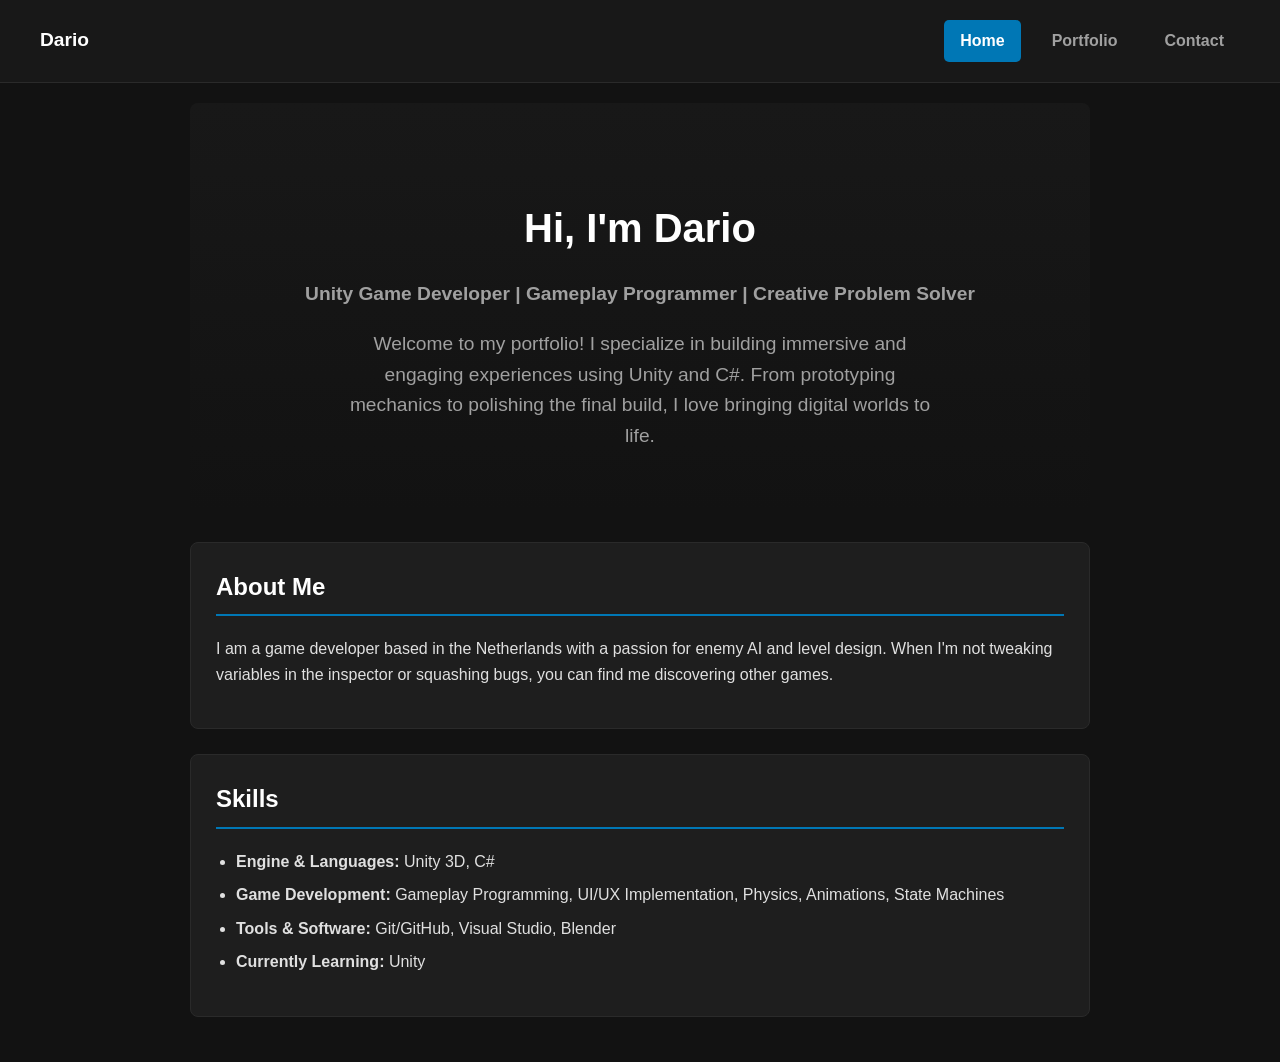
==== index.html @ 20b1a2d5 "Rename index.HTML to index.html" ====
<!DOCTYPE html>
<html lang="en">
<head>
  <meta charset="UTF-8">
  <meta name="viewport" content="width=device-width, initial-scale=1.0">
  <title>Dario | Unity Game Developer</title>
  <style>
    /* Global Styles */
    :root {
      --bg-color: #121212;
      --card-bg: #1e1e1e;
      --accent-color: #0077b5;
      --unity-green: #239120;
      --text-color: #e0e0e0;
      --text-muted: #a0a0a0;
    }
    body {
      font-family: 'Segoe UI', Tahoma, Geneva, Verdana, sans-serif;
      background-color: var(--bg-color);
      color: var(--text-color);
      margin: 0;
      padding: 0;
      line-height: 1.6;
    }
    .container {
      max-width: 900px;
      margin: 0 auto;
      padding: 20px;
    }

    /* Top Right Fixed Header Navigation */
    header {
      display: flex;
      justify-content: space-between;
      align-items: center;
      padding: 20px 40px;
      background-color: #181818;
      border-bottom: 1px solid #2a2a2a;
    }
    .logo {
      font-size: 1.2rem;
      font-weight: bold;
      color: #fff;
    }
    nav {
      display: flex;
      gap: 15px;
    }
    nav a {
      text-decoration: none;
      color: var(--text-muted);
      padding: 8px 16px;
      border-radius: 5px;
      font-weight: 600;
      transition: all 0.2s ease;
    }
    nav a:hover {
      color: #fff;
      background-color: #2a2a2a;
    }
    /* Highlighted Selected State */
    nav a.active {
      color: #fff;
      background-color: var(--accent-color);
    }

    /* Hero Banner */
    .hero {
      text-align: center;
      padding: 60px 20px;
      background: linear-gradient(180deg, #181818 0%, var(--bg-color) 100%);
      border-radius: 8px;
      margin-bottom: 30px;
    }
    .hero h1 {
      font-size: 2.5rem;
      margin-bottom: 10px;
      color: #fff;
    }
    .hero p {
      font-size: 1.2rem;
      color: var(--text-muted);
    }

    /* Content Cards */
    .card {
      background-color: var(--card-bg);
      padding: 25px;
      border-radius: 8px;
      margin-bottom: 25px;
      border: 1px solid #2a2a2a;
    }
    h2 {
      border-bottom: 2px solid var(--accent-color);
      padding-bottom: 8px;
      margin-top: 0;
      color: #fff;
    }
    ul {
      padding-left: 20px;
    }
    li {
      margin-bottom: 8px;
    }
  </style>
</head>
<body>

  <!-- Top Navigation Header -->
  <header>
    <div class="logo">Dario</div>
    <nav>
      <!-- CHANGED: Active page gets the .active class to highlight it in blue -->
      <a href="index.html" class="active">Home</a>
      <a href="portfolio.html">Portfolio</a>
      <a href="contact.html">Contact</a>
    </nav>
  </header>

  <div class="container">
    
    <!-- Hero Section -->
    <section class="hero">
      <h1>Hi, I'm Dario</h1>
      <p><strong>Unity Game Developer | Gameplay Programmer | Creative Problem Solver</strong></p>
      <p style="max-width: 600px; margin: 15px auto 0;">Welcome to my portfolio! I specialize in building immersive and engaging experiences using Unity and C#. From prototyping mechanics to polishing the final build, I love bringing digital worlds to life.</p>
    </section>

    <!-- About Me Section -->
    <section class="card">
      <h2>About Me</h2>
      <p>I am a game developer based in the Netherlands with a passion for enemy AI and level design. When I'm not tweaking variables in the inspector or squashing bugs, you can find me discovering other games.</p>
    </section>

    <!-- Skills Section -->
    <section class="card">
      <h2>Skills</h2>
      <ul>
        <li><strong>Engine & Languages:</strong> Unity 3D, C#</li>
        <li><strong>Game Development:</strong> Gameplay Programming, UI/UX Implementation, Physics, Animations, State Machines</li>
        <li><strong>Tools & Software:</strong> Git/GitHub, Visual Studio, Blender</li>
        <li><strong>Currently Learning:</strong> Unity</li>
      </ul>
    </section>

  </div>

</body>
</html>
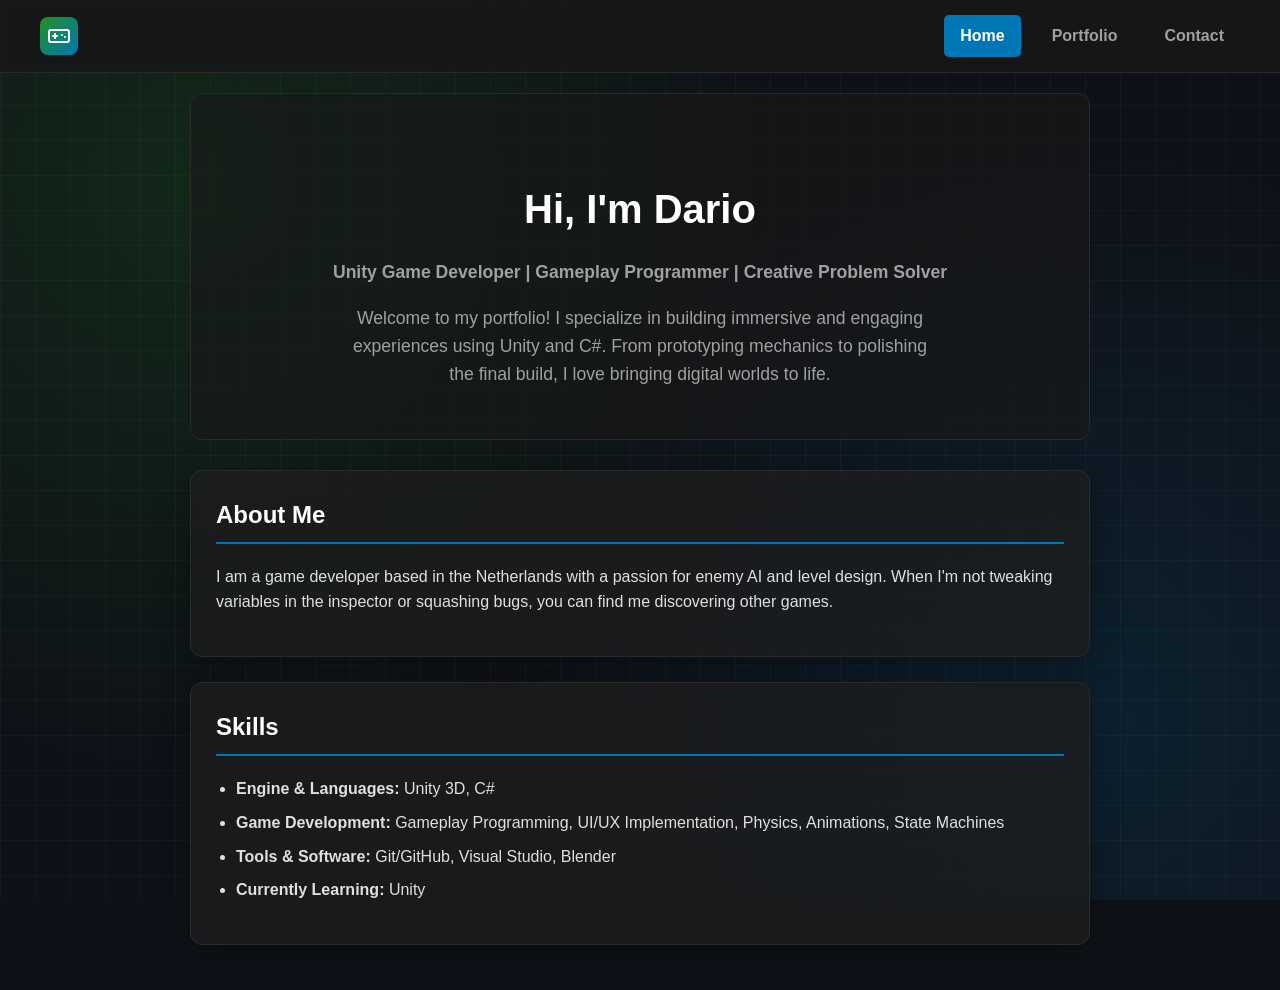
==== commit d5366f00: "updated to use css" ====
--- a/index.html
+++ b/index.html
@@ -4,114 +4,29 @@
   <meta charset="UTF-8">
   <meta name="viewport" content="width=device-width, initial-scale=1.0">
   <title>Dario | Unity Game Developer</title>
-  <style>
-    /* Global Styles */
-    :root {
-      --bg-color: #121212;
-      --card-bg: #1e1e1e;
-      --accent-color: #0077b5;
-      --unity-green: #239120;
-      --text-color: #e0e0e0;
-      --text-muted: #a0a0a0;
-    }
-    body {
-      font-family: 'Segoe UI', Tahoma, Geneva, Verdana, sans-serif;
-      background-color: var(--bg-color);
-      color: var(--text-color);
-      margin: 0;
-      padding: 0;
-      line-height: 1.6;
-    }
-    .container {
-      max-width: 900px;
-      margin: 0 auto;
-      padding: 20px;
-    }
-
-    /* Top Right Fixed Header Navigation */
-    header {
-      display: flex;
-      justify-content: space-between;
-      align-items: center;
-      padding: 20px 40px;
-      background-color: #181818;
-      border-bottom: 1px solid #2a2a2a;
-    }
-    .logo {
-      font-size: 1.2rem;
-      font-weight: bold;
-      color: #fff;
-    }
-    nav {
-      display: flex;
-      gap: 15px;
-    }
-    nav a {
-      text-decoration: none;
-      color: var(--text-muted);
-      padding: 8px 16px;
-      border-radius: 5px;
-      font-weight: 600;
-      transition: all 0.2s ease;
-    }
-    nav a:hover {
-      color: #fff;
-      background-color: #2a2a2a;
-    }
-    /* Highlighted Selected State */
-    nav a.active {
-      color: #fff;
-      background-color: var(--accent-color);
-    }
-
-    /* Hero Banner */
-    .hero {
-      text-align: center;
-      padding: 60px 20px;
-      background: linear-gradient(180deg, #181818 0%, var(--bg-color) 100%);
-      border-radius: 8px;
-      margin-bottom: 30px;
-    }
-    .hero h1 {
-      font-size: 2.5rem;
-      margin-bottom: 10px;
-      color: #fff;
-    }
-    .hero p {
-      font-size: 1.2rem;
-      color: var(--text-muted);
-    }
-
-    /* Content Cards */
-    .card {
-      background-color: var(--card-bg);
-      padding: 25px;
-      border-radius: 8px;
-      margin-bottom: 25px;
-      border: 1px solid #2a2a2a;
-    }
-    h2 {
-      border-bottom: 2px solid var(--accent-color);
-      padding-bottom: 8px;
-      margin-top: 0;
-      color: #fff;
-    }
-    ul {
-      padding-left: 20px;
-    }
-    li {
-      margin-bottom: 8px;
-    }
-  </style>
+  <!-- CHANGED: Linked external style.css stylesheet -->
+  <link rel="stylesheet" href="style.css">
 </head>
 <body>
 
-  <!-- Top Navigation Header -->
   <header>
-    <div class="logo">Dario</div>
+    <!-- CHANGED: Removed "Dario" text on top left and replaced with an image/SVG logo placeholder -->
+    <a href="index.html" class="logo" title="Home">
+      <!-- To use your own image file, replace logo.png below with your file path: e.g. src="images/my-logo.png" -->
+      <!-- <img src="logo.png" alt="Logo" /> -->
+      
+      <!-- SVG Fallback Logo (Game Controller Icon) -->
+      <div class="logo-icon-fallback">
+        <svg width="24" height="24" viewBox="0 0 24 24" fill="none" stroke="#ffffff" stroke-width="2" stroke-linecap="round" stroke-linejoin="round">
+          <rect x="2" y="6" width="20" height="12" rx="2"/>
+          <path d="M6 12h4M8 10v4M15 11h.01M18 13h.01"/>
+        </svg>
+      </div>
+    </a>
+
     <nav>
-      <!-- CHANGED: Active page gets the .active class to highlight it in blue -->
-      <a href="index.html" class="active">Home</a>
+      <!-- CHANGED: Applied active-home CSS class -->
+      <a href="index.html" class="active-home">Home</a>
       <a href="portfolio.html">Portfolio</a>
       <a href="contact.html">Contact</a>
     </nav>
@@ -119,20 +34,17 @@
 
   <div class="container">
     
-    <!-- Hero Section -->
     <section class="hero">
       <h1>Hi, I'm Dario</h1>
       <p><strong>Unity Game Developer | Gameplay Programmer | Creative Problem Solver</strong></p>
       <p style="max-width: 600px; margin: 15px auto 0;">Welcome to my portfolio! I specialize in building immersive and engaging experiences using Unity and C#. From prototyping mechanics to polishing the final build, I love bringing digital worlds to life.</p>
     </section>
 
-    <!-- About Me Section -->
     <section class="card">
       <h2>About Me</h2>
       <p>I am a game developer based in the Netherlands with a passion for enemy AI and level design. When I'm not tweaking variables in the inspector or squashing bugs, you can find me discovering other games.</p>
     </section>
 
-    <!-- Skills Section -->
     <section class="card">
       <h2>Skills</h2>
       <ul>
--- a/style.css
+++ b/style.css
@@ -0,0 +1,211 @@
+:root {
+  --bg-color: #0e1117;
+  --card-bg: rgba(30, 30, 30, 0.75);
+  --accent-color: #0077b5;
+  --unity-green: #239120;
+  --text-color: #e0e0e0;
+  --text-muted: #a0a0a0;
+  --border-color: #2a2a2a;
+}
+
+/* CHANGED: Replaced flat solid dark background with a Unity-style grid and radial ambient lighting */
+body {
+  font-family: 'Segoe UI', Tahoma, Geneva, Verdana, sans-serif;
+  background-color: var(--bg-color);
+  background-image: 
+    radial-gradient(circle at 15% 20%, rgba(35, 145, 32, 0.18) 0%, transparent 45%),
+    radial-gradient(circle at 85% 80%, rgba(0, 119, 181, 0.15) 0%, transparent 45%),
+    linear-gradient(rgba(255, 255, 255, 0.03) 1px, transparent 1px),
+    linear-gradient(90deg, rgba(255, 255, 255, 0.03) 1px, transparent 1px);
+  background-size: 100% 100%, 100% 100%, 35px 35px, 35px 35px;
+  background-attachment: fixed;
+  color: var(--text-color);
+  margin: 0;
+  padding: 0;
+  line-height: 1.6;
+  min-height: 100vh;
+}
+
+.container {
+  max-width: 900px;
+  margin: 0 auto;
+  padding: 20px;
+}
+
+/* Top Navigation Header */
+header {
+  display: flex;
+  justify-content: space-between;
+  align-items: center;
+  padding: 15px 40px;
+  background-color: rgba(24, 24, 24, 0.9);
+  backdrop-filter: blur(8px);
+  border-bottom: 1px solid var(--border-color);
+  position: sticky;
+  top: 0;
+  z-index: 100;
+}
+
+/* CHANGED: Replaced text name with flexible logo styling (image or fallback SVG controller icon) */
+.logo {
+  display: flex;
+  align-items: center;
+  text-decoration: none;
+}
+
+.logo img {
+  height: 38px;
+  width: auto;
+  object-fit: contain;
+}
+
+.logo-icon-fallback {
+  width: 38px;
+  height: 38px;
+  background: linear-gradient(135deg, var(--unity-green), var(--accent-color));
+  border-radius: 8px;
+  display: flex;
+  align-items: center;
+  justify-content: center;
+}
+
+nav {
+  display: flex;
+  gap: 15px;
+}
+
+nav a {
+  text-decoration: none;
+  color: var(--text-muted);
+  padding: 8px 16px;
+  border-radius: 5px;
+  font-weight: 600;
+  transition: all 0.2s ease;
+}
+
+nav a:hover {
+  color: #fff;
+  background-color: #2a2a2a;
+}
+
+/* Active Highlight Classes */
+nav a.active-home {
+  color: #fff;
+  background-color: var(--accent-color);
+}
+
+nav a.active-portfolio {
+  color: #fff;
+  background-color: var(--unity-green);
+}
+
+nav a.active-contact {
+  color: #fff;
+  background-color: var(--accent-color);
+}
+
+/* Glassmorphism Card Styling */
+.card {
+  background-color: var(--card-bg);
+  backdrop-filter: blur(5px);
+  padding: 25px;
+  border-radius: 12px;
+  margin-bottom: 25px;
+  border: 1px solid var(--border-color);
+  box-shadow: 0 8px 32px 0 rgba(0, 0, 0, 0.3);
+}
+
+.hero {
+  text-align: center;
+  padding: 50px 20px;
+  background: rgba(24, 24, 24, 0.6);
+  border-radius: 12px;
+  margin-bottom: 30px;
+  border: 1px solid var(--border-color);
+}
+
+.hero h1 {
+  font-size: 2.5rem;
+  margin-bottom: 10px;
+  color: #fff;
+}
+
+.hero p {
+  font-size: 1.1rem;
+  color: var(--text-muted);
+}
+
+h2 {
+  border-bottom: 2px solid var(--accent-color);
+  padding-bottom: 8px;
+  margin-top: 0;
+  color: #fff;
+}
+
+ul {
+  padding-left: 20px;
+}
+
+li {
+  margin-bottom: 8px;
+}
+
+.media-placeholder {
+  width: 100%;
+  height: 350px;
+  background-color: #1a1a1a;
+  border-radius: 8px;
+  display: flex;
+  align-items: center;
+  justify-content: center;
+  color: var(--text-muted);
+  margin: 15px 0;
+  border: 1px dashed #444;
+}
+
+pre {
+  background-color: #0b0d10;
+  padding: 15px;
+  border-radius: 6px;
+  overflow-x: auto;
+  border: 1px solid #222;
+}
+
+code {
+  color: #4ec9b0;
+  font-family: 'Consolas', monospace;
+}
+
+.btn {
+  display: inline-block;
+  padding: 8px 16px;
+  background-color: #2a2a2a;
+  color: #fff;
+  text-decoration: none;
+  border-radius: 6px;
+  margin-right: 10px;
+  transition: background 0.2s;
+}
+
+.btn:hover {
+  background-color: #3a3a3a;
+}
+
+.contact-list {
+  list-style: none;
+  padding: 0;
+}
+
+.contact-list li {
+  margin-bottom: 15px;
+  font-size: 1.1rem;
+}
+
+.contact-list a {
+  color: #4da6ff;
+  text-decoration: none;
+}
+
+.contact-list a:hover {
+  text-decoration: underline;
+}
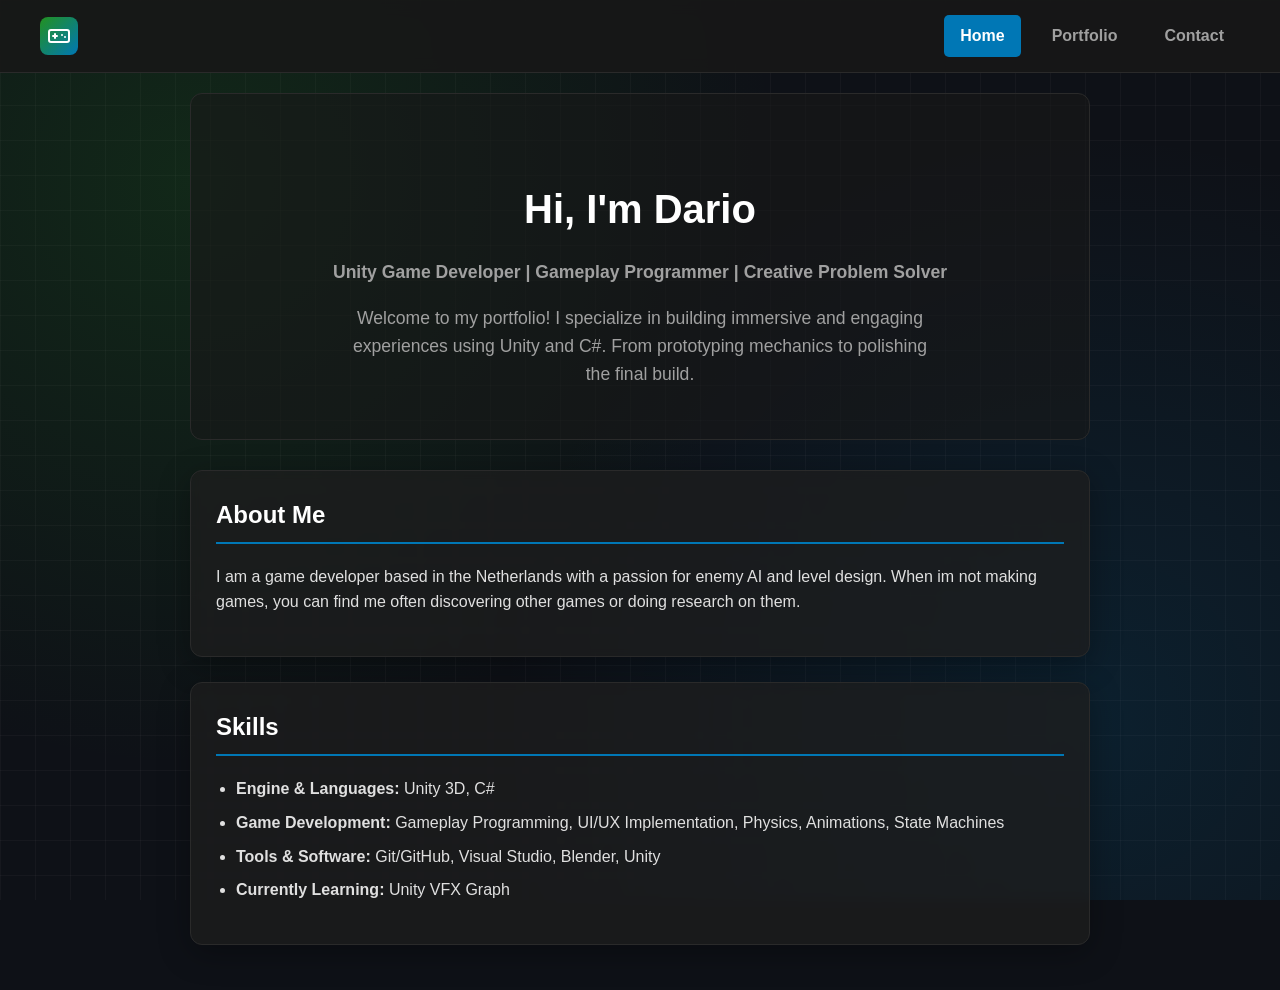
==== commit df4acf92: "update to text in portfolio and home" ====
--- a/index.html
+++ b/index.html
@@ -37,12 +37,12 @@
     <section class="hero">
       <h1>Hi, I'm Dario</h1>
       <p><strong>Unity Game Developer | Gameplay Programmer | Creative Problem Solver</strong></p>
-      <p style="max-width: 600px; margin: 15px auto 0;">Welcome to my portfolio! I specialize in building immersive and engaging experiences using Unity and C#. From prototyping mechanics to polishing the final build, I love bringing digital worlds to life.</p>
+      <p style="max-width: 600px; margin: 15px auto 0;">Welcome to my portfolio! I specialize in building immersive and engaging experiences using Unity and C#. From prototyping mechanics to polishing the final build.</p>
     </section>
 
     <section class="card">
       <h2>About Me</h2>
-      <p>I am a game developer based in the Netherlands with a passion for enemy AI and level design. When I'm not tweaking variables in the inspector or squashing bugs, you can find me discovering other games.</p>
+      <p>I am a game developer based in the Netherlands with a passion for enemy AI and level design. When im not making games, you can find me often discovering other games or doing research on them.</p>
     </section>
 
     <section class="card">
@@ -50,8 +50,8 @@
       <ul>
         <li><strong>Engine & Languages:</strong> Unity 3D, C#</li>
         <li><strong>Game Development:</strong> Gameplay Programming, UI/UX Implementation, Physics, Animations, State Machines</li>
-        <li><strong>Tools & Software:</strong> Git/GitHub, Visual Studio, Blender</li>
-        <li><strong>Currently Learning:</strong> Unity</li>
+        <li><strong>Tools & Software:</strong> Git/GitHub, Visual Studio, Blender, Unity</li>
+        <li><strong>Currently Learning:</strong> Unity VFX Graph</li>
       </ul>
     </section>
 
--- a/style.css
+++ b/style.css
@@ -8,7 +8,6 @@
   --border-color: #2a2a2a;
 }
 
-/* CHANGED: Replaced flat solid dark background with a Unity-style grid and radial ambient lighting */
 body {
   font-family: 'Segoe UI', Tahoma, Geneva, Verdana, sans-serif;
   background-color: var(--bg-color);
@@ -32,7 +31,6 @@
   padding: 20px;
 }
 
-/* Top Navigation Header */
 header {
   display: flex;
   justify-content: space-between;
@@ -46,7 +44,6 @@
   z-index: 100;
 }
 
-/* CHANGED: Replaced text name with flexible logo styling (image or fallback SVG controller icon) */
 .logo {
   display: flex;
   align-items: center;
@@ -88,7 +85,6 @@
   background-color: #2a2a2a;
 }
 
-/* Active Highlight Classes */
 nav a.active-home {
   color: #fff;
   background-color: var(--accent-color);
@@ -104,7 +100,6 @@
   background-color: var(--accent-color);
 }
 
-/* Glassmorphism Card Styling */
 .card {
   background-color: var(--card-bg);
   backdrop-filter: blur(5px);
@@ -209,3 +204,67 @@
 .contact-list a:hover {
   text-decoration: underline;
 }
+
+/* CHANGED: --- NEW CSS FOR THE PROJECT GRID ADDED BELOW --- */
+
+/* The responsive grid container that stacks blocks side by side */
+.project-grid {
+  display: grid;
+  grid-template-columns: repeat(auto-fill, minmax(250px, 1fr));
+  gap: 20px;
+  margin-top: 20px;
+}
+
+/* The individual stackable block */
+.project-block {
+  background-color: var(--card-bg);
+  border: 1px solid var(--border-color);
+  border-radius: 8px;
+  overflow: hidden;
+  transition: transform 0.2s ease, box-shadow 0.2s ease;
+  display: flex;
+  flex-direction: column;
+}
+
+/* Hover effect to make the block pop out slightly */
+.project-block:hover {
+  transform: translateY(-5px);
+  box-shadow: 0 10px 25px rgba(0, 0, 0, 0.5);
+}
+
+/* The title section on top */
+.project-block h3 {
+  margin: 0;
+  padding: 15px;
+  background-color: rgba(0, 0, 0, 0.6);
+  text-align: center;
+  border-bottom: 1px solid var(--border-color);
+}
+
+/* Link styling inside the block */
+.project-block a {
+  color: #fff;
+  text-decoration: none;
+  display: block;
+}
+
+.project-block a:hover h3 {
+  color: var(--unity-green);
+}
+
+/* The image section on the bottom */
+.project-block .image-container {
+  height: 200px;
+  background-color: #111;
+  display: flex;
+  align-items: center;
+  justify-content: center;
+  color: var(--text-muted);
+}
+
+/* Ensures the image fills the block cleanly without stretching */
+.project-block img {
+  width: 100%;
+  height: 100%;
+  object-fit: cover;
+}
